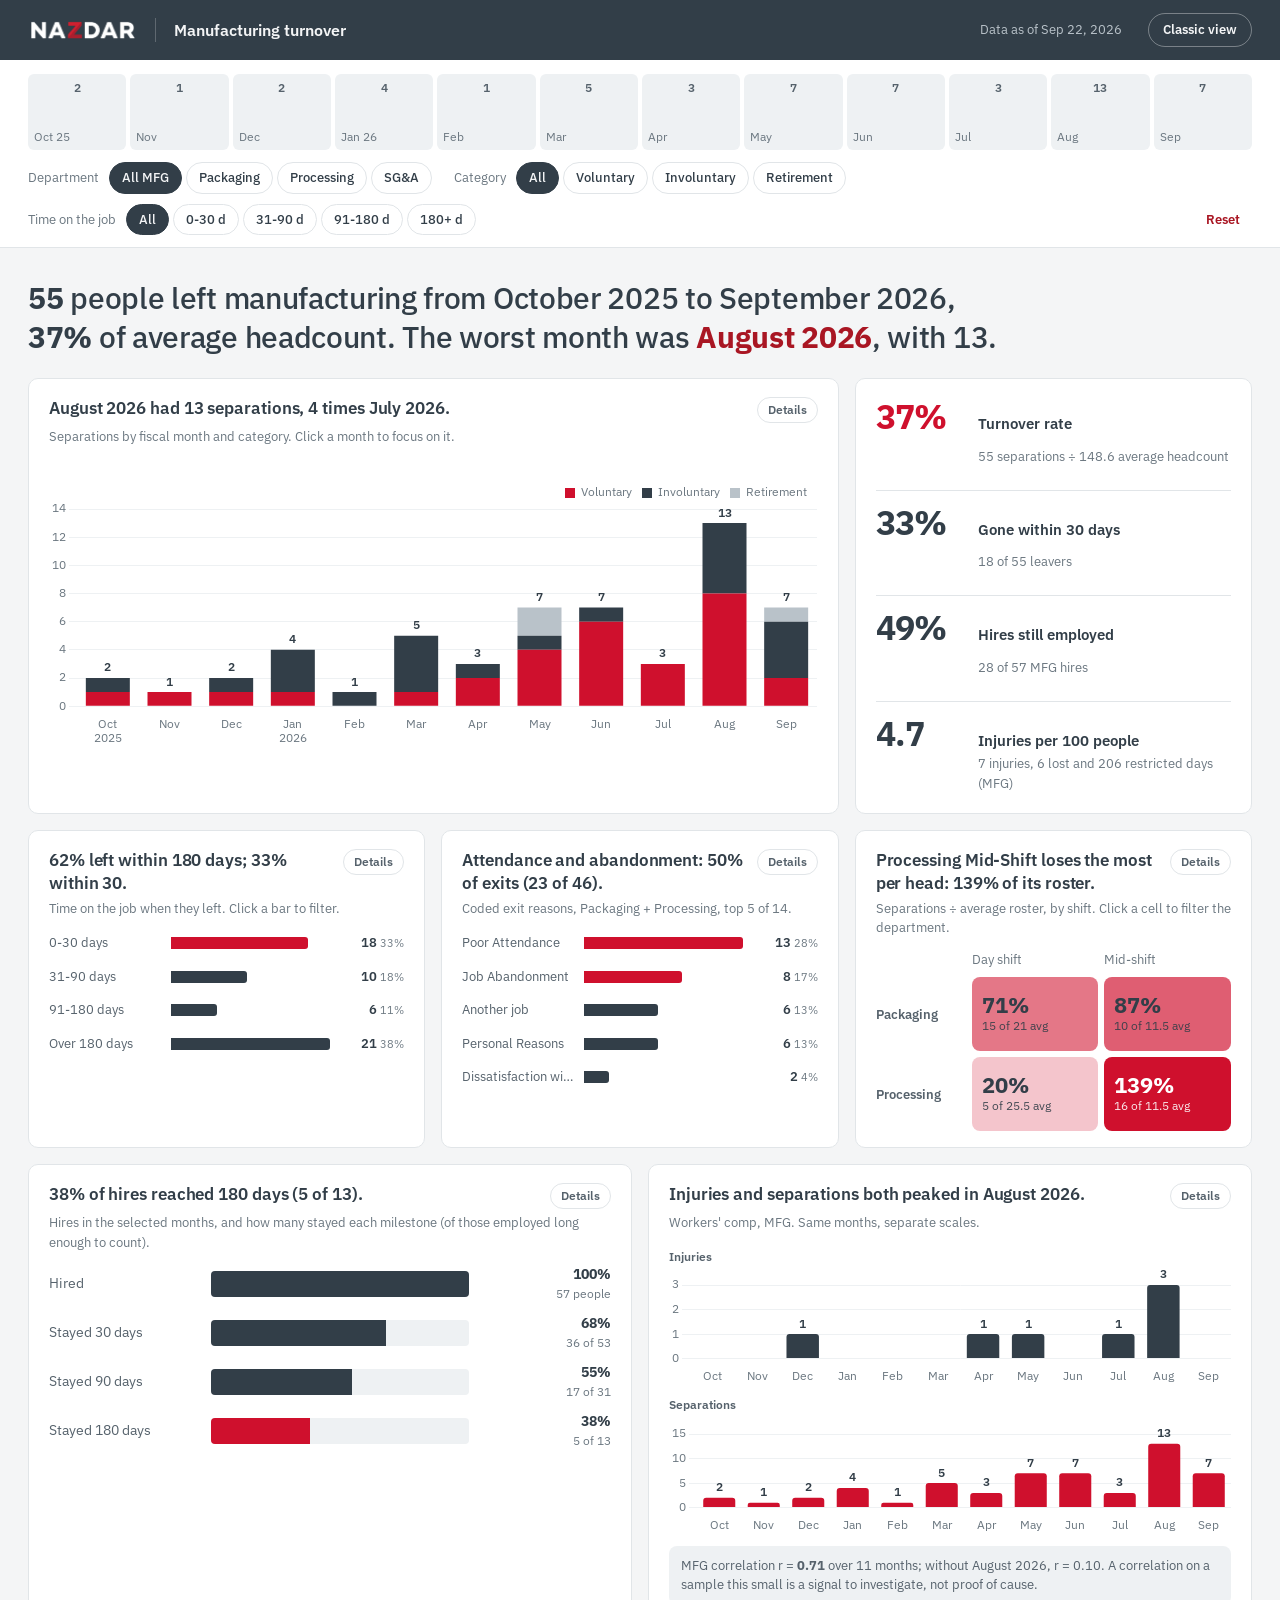
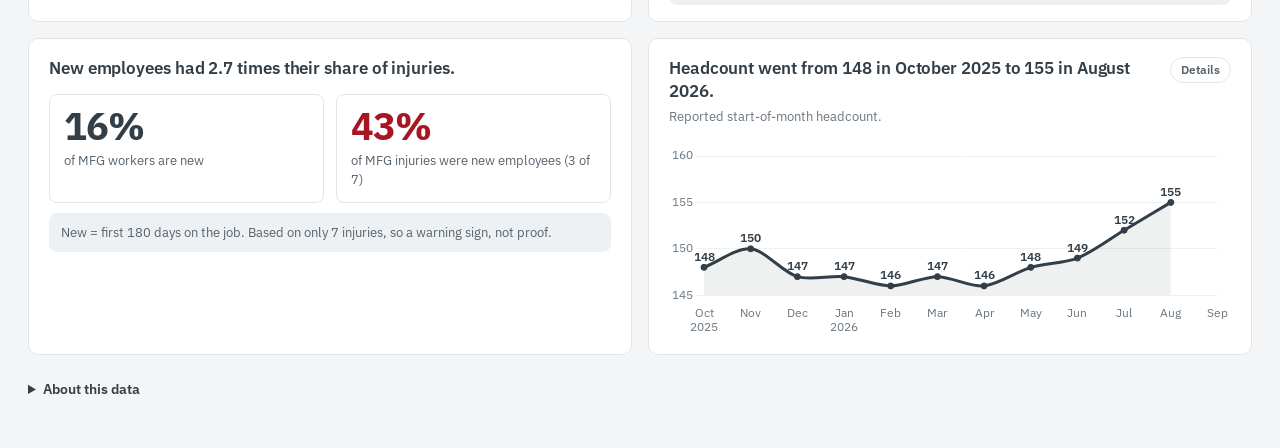
==== concept/index.html @ b6092fca "Explain 53 vs 55 on the retention tab; split long-service injuries Anissa read '18 of 55' (leavers) " ====
<!DOCTYPE html>
<html lang="en">
<head>
<meta charset="utf-8">
<meta name="viewport" content="width=device-width, initial-scale=1">
<title>Manufacturing turnover briefing (concept)</title>
<link rel="icon" href="data:image/svg+xml,%3Csvg xmlns=%27http://www.w3.org/2000/svg%27 viewBox=%270 0 16 16%27%3E%3Crect width=%2716%27 height=%2716%27 fill=%27%23CF102D%27/%3E%3C/svg%3E">
<link rel="preconnect" href="https://fonts.googleapis.com">
<link rel="preconnect" href="https://fonts.gstatic.com" crossorigin>
<link rel="stylesheet" href="https://fonts.googleapis.com/css2?family=IBM+Plex+Sans:wght@400;500;600;700&display=swap">
<link rel="stylesheet" href="concept.css?v=d200196">
</head>
<body>
<header class="topbar">
  <div class="wrap topbar-in">
    <img class="logo" src="nazdar-reversed.png" alt="Nazdar" width="1790" height="330">
    <span class="topbar-title">Manufacturing turnover</span>
    <span class="topbar-meta" id="asof"></span>
    <a class="view-switch" id="to-classic" href="../">Classic view</a>
  </div>
</header>

<section class="controls" aria-label="Filters">
  <div class="wrap">
    <div class="timeline" id="timeline" role="group" aria-label="Months: click one, or drag across several"></div>
    <div class="pillrows">
      <div class="pillrow" id="p-dept" role="group" aria-label="Department"></div>
      <div class="pillrow" id="p-cat" role="group" aria-label="Category"></div>
      <div class="pillrow" id="p-tenure" role="group" aria-label="Time on the job at exit"></div>
      <button type="button" class="reset" id="reset">Reset</button>
    </div>
  </div>
</section>

<main class="wrap">
  <p class="lede" id="lede" aria-live="polite"></p>

  <div class="grid">
    <article class="tile span-8" id="t-month">
      <header><h2 id="t-month-h"></h2><button type="button" class="more" data-detail="month">Details</button></header>
      <p class="hint">Separations by fiscal month and category. Click a month to focus on it.</p>
      <div class="plot tall"><canvas id="c-month"></canvas></div>
    </article>

    <article class="tile span-4 stats" id="t-stats" aria-label="Key figures"></article>

    <article class="tile span-4" id="t-tenure">
      <header><h2 id="t-tenure-h"></h2><button type="button" class="more" data-detail="tenure">Details</button></header>
      <p class="hint">Time on the job when they left. Click a bar to filter.</p>
      <div class="bars" id="b-tenure"></div>
    </article>

    <article class="tile span-4" id="t-reasons">
      <header><h2 id="t-reasons-h"></h2><button type="button" class="more" data-detail="reasons">Details</button></header>
      <p class="hint" id="t-reasons-hint"></p>
      <div class="bars" id="b-reasons"></div>
    </article>

    <article class="tile span-4" id="t-shift">
      <header><h2 id="t-shift-h"></h2><button type="button" class="more" data-detail="shift">Details</button></header>
      <p class="hint">Separations ÷ average roster, by shift. Click a cell to filter the department.</p>
      <div class="heat" id="h-shift"></div>
    </article>

    <article class="tile span-6" id="t-retention">
      <header><h2 id="t-retention-h"></h2><button type="button" class="more" data-detail="retention">Details</button></header>
      <p class="hint">Hires in the selected months, and how many stayed each milestone (of those employed long enough to count).</p>
      <div class="funnel" id="f-retention"></div>
    </article>

    <article class="tile span-6" id="t-injury">
      <header><h2 id="t-injury-h"></h2><button type="button" class="more" data-detail="injury">Details</button></header>
      <p class="hint" id="t-injury-hint"></p>
      <div class="twin">
        <div><span class="twin-l">Injuries</span><div class="plot short"><canvas id="c-inj"></canvas></div></div>
        <div><span class="twin-l">Separations</span><div class="plot short"><canvas id="c-sep"></canvas></div></div>
      </div>
      <p class="note" id="t-injury-r"></p>
    </article>

    <article class="tile span-6" id="t-newinj">
      <header><h2 id="t-newinj-h"></h2></header>
      <div class="vs" id="t-newinj-vs"></div>
      <p class="note" id="t-newinj-n"></p>
    </article>

    <article class="tile span-6" id="t-bridge">
      <header><h2 id="t-bridge-h"></h2><button type="button" class="more" data-detail="bridge">Details</button></header>
      <p class="hint">Reported start-of-month headcount.</p>
      <div class="plot mid"><canvas id="c-hc"></canvas></div>
    </article>
  </div>

  <details class="about">
    <summary>About this data</summary>
    <p id="about-basis"></p>
    <ul id="about-notes"></ul>
  </details>
</main>

<div class="scrim" id="scrim" hidden></div>
<aside class="drawer" id="drawer" aria-hidden="true" aria-labelledby="drawer-h" role="dialog">
  <header><h2 id="drawer-h"></h2><button type="button" class="close" id="drawer-close" aria-label="Close details">Close</button></header>
  <div id="drawer-body"></div>
</aside>

<script>window.TURNOVER_NO_UI = true;</script>
<script src="../vendor/chart.umd.js"></script>
<script src="../data/data.js?v=d200196"></script>
<script src="../app.js?v=d200196"></script>
<script src="concept.js?v=d200196"></script>
</body>
</html>
---- concept/concept.css ----
/* Concept: a one-screen briefing. Keeps Nazdar's colors and approved logo; layout, type and controls are new.
   Radius system: 10px tiles, 999px pills and buttons, nothing else rounded. */
:root {
  --red: #CF102D;        /* Nazdar Red: the one accent. 5.58:1 on white */
  --red-dark: #A91623;   /* Nazdar Dark Red: red text. 7.43:1 on white */
  --ink: #323E48;        /* Nazdar Dark Gray: text and the top bar. 10.95:1 on white */
  --ink-2: #56626C;      /* secondary text. 6.3:1 on white */
  --muted: #6B7780;      /* hints and axis text. 4.7:1 on white */
  --line: #E1E5E8;
  --faint: #EEF1F3;
  --bg: #F4F5F6;         /* page, a cool near-white */
  --panel: #FFFFFF;
  --on-ink: #F4F5F6;     /* text on the top bar. 10.2:1 */
  --on-ink-2: #B9C2C9;   /* secondary text on the top bar. 6.6:1 */
  --radius: 10px;
}
* { box-sizing: border-box; }
html { -webkit-text-size-adjust: 100%; }
body { margin: 0; background: var(--bg); color: var(--ink); font-family: "IBM Plex Sans", Arial, Helvetica, sans-serif; font-size: 15px; line-height: 1.5; font-variant-numeric: tabular-nums; }
.wrap { max-width: 1360px; margin: 0 auto; padding: 0 28px; }
button { font: inherit; color: inherit; }
:focus-visible { outline: 2px solid var(--red-dark); outline-offset: 2px; }

/* Top bar */
.topbar { background: var(--ink); color: var(--on-ink); }
.topbar-in { display: flex; align-items: center; gap: 18px; height: 60px; }
.logo { height: 20px; width: auto; }
.topbar-title { padding-left: 18px; border-left: 1px solid rgba(255, 255, 255, .22); font-weight: 600; font-size: 16px; }
.topbar-meta { margin-left: auto; color: var(--on-ink-2); font-size: 13px; }

/* Controls: month timeline + pill rows. Sticky so filters stay in reach. */
.controls { position: sticky; top: 0; z-index: 20; background: var(--panel); border-bottom: 1px solid var(--line); padding: 14px 0 12px; }
.timeline { display: grid; grid-template-columns: repeat(12, 1fr); gap: 4px; user-select: none; touch-action: none; }
.tl-cell { position: relative; display: flex; flex-direction: column; justify-content: flex-end; height: 76px; padding: 24px 6px 4px; border: 0; border-radius: 6px; background: var(--faint); cursor: pointer; transition: background-color .15s ease; }
.tl-cell:hover { background: #E4E8EB; }
/* bar height is a share of whatever space the cell has, so it scales on phones too */
.tl-plot { flex: 1; display: flex; align-items: flex-end; min-height: 0; }
.tl-cell .tl-bar { width: 100%; min-height: 3px; background: #AEB8C0; border-radius: 3px 3px 0 0; transition: height .35s cubic-bezier(.2, .7, .2, 1), background-color .15s ease; }
.tl-cell .tl-n { position: absolute; top: 5px; left: 0; right: 0; text-align: center; font-size: 12px; font-weight: 600; color: var(--ink-2); }
.tl-cell .tl-m { margin-top: 4px; font-size: 12px; color: var(--muted); text-align: center; white-space: nowrap; }
/* Red only marks a chosen subset; with every month selected the strip stays neutral. */
.timeline:not(.all) .tl-cell[aria-pressed="true"] { background: #FBE7EA; }
.timeline:not(.all) .tl-cell[aria-pressed="true"] .tl-bar { background: var(--red); }
.timeline.all .tl-bar { background: var(--ink); }
.timeline:not(.all) .tl-cell[aria-pressed="true"] .tl-n, .timeline:not(.all) .tl-cell[aria-pressed="true"] .tl-m { color: var(--red-dark); }
.pillrows { display: flex; flex-wrap: wrap; align-items: center; gap: 10px 22px; margin-top: 12px; }
.pillrow { display: flex; flex-wrap: wrap; align-items: center; gap: 4px; }
.pillrow .pl { margin-right: 6px; font-size: 13px; color: var(--muted); }
.pill { padding: 5px 12px; border: 1px solid var(--line); border-radius: 999px; background: var(--panel); font-size: 13px; font-weight: 500; cursor: pointer; transition: background-color .15s ease, border-color .15s ease, color .15s ease; }
.pill:hover { border-color: #C3CAD0; }
.pill[aria-pressed="true"] { background: var(--ink); border-color: var(--ink); color: var(--on-ink); }
.reset { margin-left: auto; padding: 5px 12px; border: 0; border-radius: 999px; background: none; color: var(--red-dark); font-size: 13px; font-weight: 600; cursor: pointer; }
.reset:hover { background: #FBE7EA; }

/* Lede: the whole selection in one sentence */
.lede { max-width: 980px; margin: 30px 0 22px; font-size: clamp(22px, 2.4vw, 30px); line-height: 1.3; font-weight: 500; letter-spacing: -.01em; }
.lede strong { font-weight: 700; }
.lede .hl { color: var(--red-dark); font-weight: 700; }

/* Tile grid */
.grid { display: grid; grid-template-columns: repeat(12, 1fr); gap: 16px; }
.span-4 { grid-column: span 4; } .span-6 { grid-column: span 6; } .span-8 { grid-column: span 8; } .span-12 { grid-column: span 12; }
.tile { min-width: 0; padding: 18px 20px 16px; background: var(--panel); border: 1px solid var(--line); border-radius: var(--radius); }
.tile > header { display: flex; align-items: flex-start; gap: 12px; }
.tile h2 { flex: 1; margin: 0; font-size: 17px; font-weight: 600; line-height: 1.35; letter-spacing: -.005em; }
.more { flex: none; padding: 3px 10px; border: 1px solid var(--line); border-radius: 999px; background: var(--panel); color: var(--ink-2); font-size: 12px; font-weight: 600; cursor: pointer; }
.more:hover { border-color: var(--ink-2); color: var(--ink); }
.hint { margin: 4px 0 12px; color: var(--muted); font-size: 13px; }
.note { margin: 10px 0 0; padding: 10px 12px; border-radius: 8px; background: var(--faint); color: var(--ink-2); font-size: 13px; }
.plot { position: relative; height: 240px; }
.plot.tall { height: 290px; } .plot.mid { height: 200px; } .plot.short { height: 120px; }

/* Key figures */
.stats { display: grid; grid-template-rows: repeat(4, 1fr); padding: 6px 20px; }
.stat { display: grid; grid-template-columns: auto 1fr; align-items: baseline; gap: 2px 14px; padding: 14px 0; border-bottom: 1px solid var(--line); }
.stat:last-child { border-bottom: 0; }
.stat .v { grid-row: span 2; font-size: 34px; font-weight: 700; letter-spacing: -.02em; line-height: 1; min-width: 88px; }
.stat .l { font-weight: 600; }
.stat .s { color: var(--muted); font-size: 13px; }
.stat.lead .v { color: var(--red); }

/* New employees against injuries */
.vs { display: grid; grid-template-columns: 1fr 1fr; gap: 12px; margin-top: 14px; }
.vs div { padding: 12px 14px; border: 1px solid var(--line); border-radius: 8px; }
.vs b { display: block; font-size: 38px; line-height: 1; letter-spacing: -.02em; }
.vs span { display: block; margin-top: 6px; color: var(--ink-2); font-size: 13px; }
.vs .hot b { color: var(--red-dark); }

/* Horizontal bars (tenure, reasons) */
.bars { display: grid; gap: 8px; }
.bar { display: grid; grid-template-columns: 112px 1fr 64px; align-items: center; gap: 10px; padding: 3px 0; border: 0; background: none; text-align: left; font-size: 13px; }
button.bar { cursor: pointer; border-radius: 6px; }
button.bar:hover { background: var(--faint); }
button.bar[aria-pressed="true"] .bar-l { color: var(--red-dark); font-weight: 700; }
.bar-l { color: var(--ink-2); overflow: hidden; text-overflow: ellipsis; white-space: nowrap; }
.bar-t { display: block; height: 12px; }
.bar-f { display: block; height: 100%; border-radius: 0 3px 3px 0; background: var(--ink); transform-origin: left; animation: grow .5s cubic-bezier(.2, .7, .2, 1) both; }
.bar-f.hot { background: var(--red); }
.bar-v { text-align: right; font-weight: 600; }
.bar-v small { color: var(--muted); font-weight: 400; }

/* Shift heat grid */
.heat { display: grid; grid-template-columns: 90px 1fr 1fr; gap: 6px; font-size: 13px; }
.heat .hh { color: var(--muted); align-self: end; padding-bottom: 2px; }
.heat .hr { color: var(--ink-2); align-self: center; font-weight: 600; }
.cell { display: flex; flex-direction: column; justify-content: center; min-height: 74px; padding: 8px 10px; border: 0; border-radius: 8px; text-align: left; cursor: pointer; transition: transform .15s ease; }
.cell:hover { transform: translateY(-1px); }
.cell b { font-size: 22px; line-height: 1.1; }
.cell span { font-size: 12px; opacity: .9; }
.cell[aria-pressed="true"] { outline: 2px solid var(--ink); outline-offset: 2px; }
.empty { padding: 18px; border-radius: 8px; background: var(--faint); color: var(--ink-2); }

/* Retention funnel */
.funnel { display: grid; gap: 10px; }
.step { display: grid; grid-template-columns: 150px 1fr 130px; align-items: center; gap: 12px; font-size: 14px; }
.step-l { color: var(--ink-2); }
.step-t { display: block; height: 26px; background: var(--faint); border-radius: 4px; overflow: hidden; }
.step-f { display: block; height: 100%; background: var(--ink); transform-origin: left; animation: grow .6s cubic-bezier(.2, .7, .2, 1) both; }
.step:last-child .step-f { background: var(--red); }
.step-v { text-align: right; font-weight: 700; }
.step-v small { display: block; color: var(--muted); font-weight: 400; font-size: 12px; }

/* Injuries twin charts */
.twin { display: grid; grid-template-rows: auto auto; gap: 6px; }
.twin-l { font-size: 12px; font-weight: 600; color: var(--ink-2); }

/* About */
.about { margin: 24px 0 48px; color: var(--ink-2); font-size: 14px; }
.about summary { cursor: pointer; font-weight: 600; color: var(--ink); }
.about ul { padding-left: 20px; }

/* Details drawer */
.scrim { position: fixed; inset: 0; z-index: 40; background: rgba(50, 62, 72, .35); }
.drawer { position: fixed; top: 0; right: 0; bottom: 0; z-index: 50; width: min(640px, 100%); padding: 20px 24px 32px; overflow-y: auto; background: var(--panel); box-shadow: -18px 0 40px rgba(50, 62, 72, .18); transform: translateX(100%); visibility: hidden; transition: transform .28s cubic-bezier(.2, .7, .2, 1), visibility 0s .28s; }
.drawer.open { transform: none; visibility: visible; transition: transform .28s cubic-bezier(.2, .7, .2, 1), visibility 0s; }
.drawer > header { display: flex; align-items: flex-start; gap: 12px; margin-bottom: 12px; }
.drawer h2 { flex: 1; margin: 0; font-size: 19px; }
.close { padding: 5px 12px; border: 1px solid var(--line); border-radius: 999px; background: var(--panel); font-size: 13px; font-weight: 600; cursor: pointer; }
.drawer p { color: var(--ink-2); font-size: 13px; }
table { width: 100%; border-collapse: collapse; font-size: 13px; }
th, td { padding: 8px 8px; border-bottom: 1px solid var(--line); text-align: right; white-space: nowrap; }
th:first-child, td:first-child { text-align: left; }
thead th { color: var(--muted); font-weight: 600; font-size: 12px; }
tbody tr.total td { font-weight: 700; border-top: 2px solid var(--ink); }
.na { color: var(--muted); border-bottom: 1px dotted var(--muted); cursor: help; }

/* Entrance: tiles slide up in sequence. Slide only, never fade, so a paused page never hides content. */
@keyframes rise { from { transform: translateY(16px); } to { transform: none; } }
@keyframes grow { from { transform: scaleX(0); } to { transform: scaleX(1); } }
.tile { animation: rise .5s cubic-bezier(.2, .7, .2, 1) both; }
.tile:nth-child(2) { animation-delay: .05s; } .tile:nth-child(3) { animation-delay: .1s; } .tile:nth-child(4) { animation-delay: .15s; }
.tile:nth-child(5) { animation-delay: .2s; } .tile:nth-child(6) { animation-delay: .25s; } .tile:nth-child(7) { animation-delay: .3s; } .tile:nth-child(8) { animation-delay: .35s; }

@media (max-width: 1100px) {
  .span-4 { grid-column: span 6; } .span-8 { grid-column: span 12; }
  #t-stats { grid-column: span 12; grid-template-rows: none; grid-template-columns: repeat(2, 1fr); column-gap: 24px; }
  #t-stats .stat:nth-last-child(2) { border-bottom: 0; }
}
@media (max-width: 720px) {
  .wrap { padding: 0 16px; }
  .topbar-title { display: none; }
  .span-4, .span-6, .span-8, .span-12 { grid-column: span 12; }
  #t-stats { grid-template-columns: 1fr; }
  .timeline { grid-template-columns: repeat(6, 1fr); }
  .tl-cell { height: 66px; padding-top: 22px; }
  .controls { position: static; }
  .step { grid-template-columns: 110px 1fr 90px; }
  .bar { grid-template-columns: 96px 1fr 56px; }
}
@media (prefers-reduced-motion: reduce) { *, *::before, *::after { animation: none !important; transition: none !important; } }
@media print { .controls, .more, .reset { display: none; } .tile { break-inside: avoid; } body { background: #fff; } }

/* Link back to the classic dashboard, same filters */
.view-switch { margin-left: 8px; padding: 6px 14px; border: 1px solid rgba(255, 255, 255, .35); border-radius: 999px; color: var(--on-ink); font-size: 13px; font-weight: 600; text-decoration: none; }
.view-switch:hover { background: rgba(255, 255, 255, .12); }
@media (max-width: 720px) { .topbar-meta { display: none; } .view-switch { margin-left: auto; } }
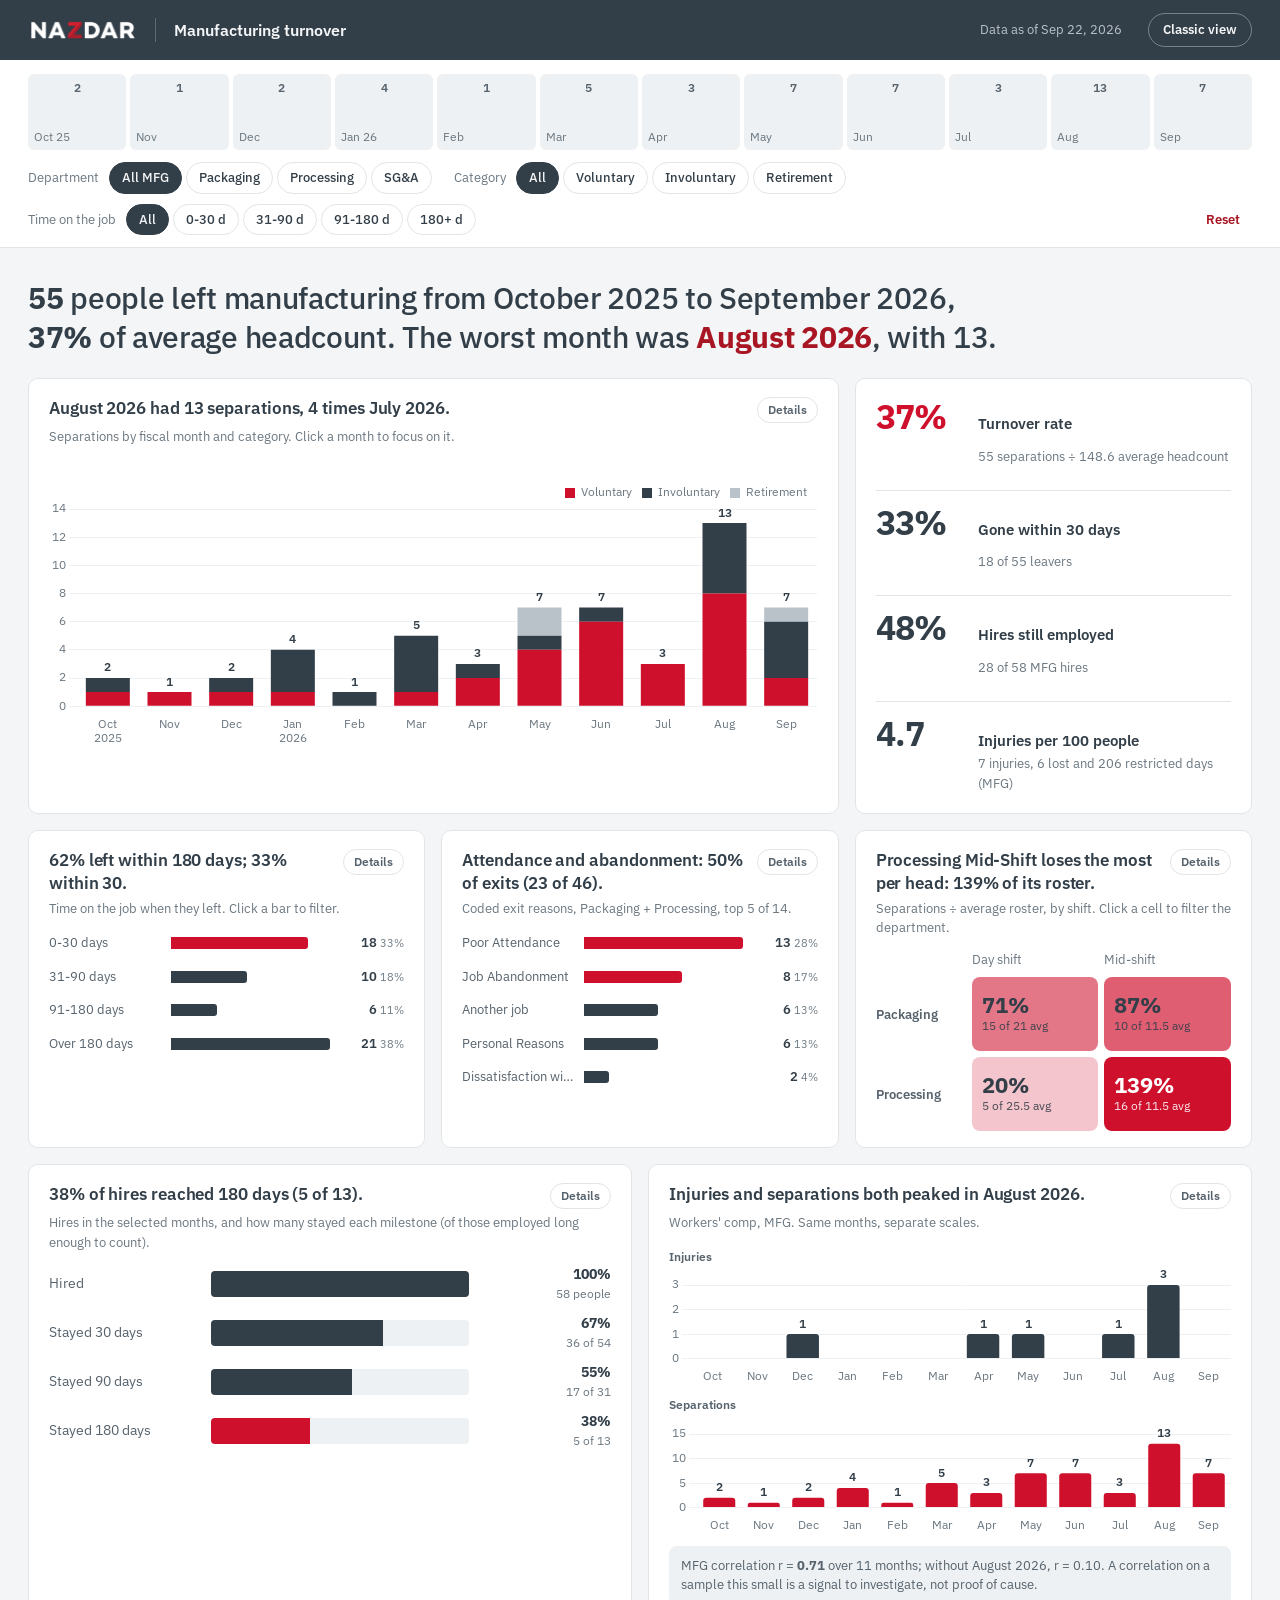
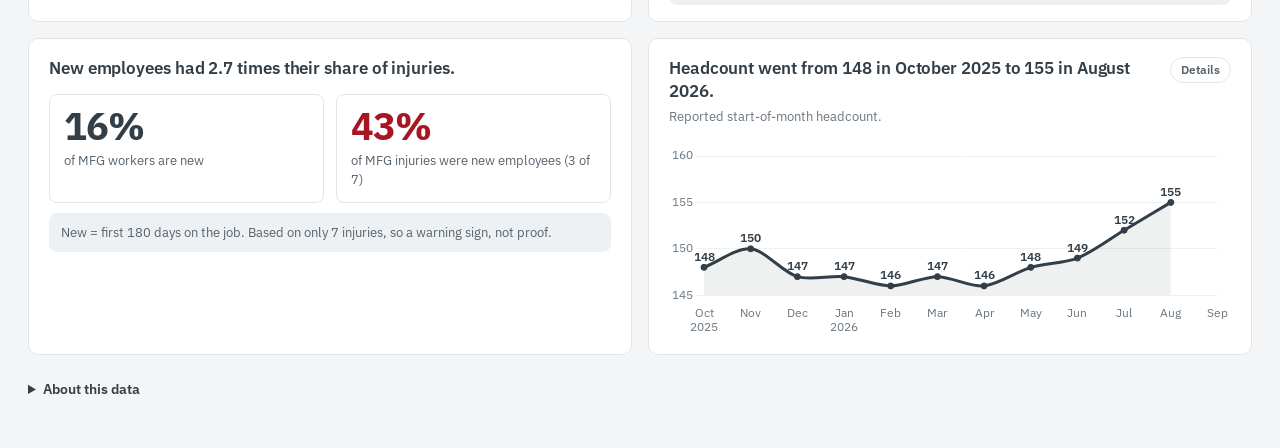
==== commit a9df8b8a: "Add Cyril Del Cruise as a hire (in Terms, missing from Hires) Hired Aug 17, left Aug 18, Packaging. " ====
--- a/concept/index.html
+++ b/concept/index.html
@@ -8,7 +8,7 @@
 <link rel="preconnect" href="https://fonts.googleapis.com">
 <link rel="preconnect" href="https://fonts.gstatic.com" crossorigin>
 <link rel="stylesheet" href="https://fonts.googleapis.com/css2?family=IBM+Plex+Sans:wght@400;500;600;700&display=swap">
-<link rel="stylesheet" href="concept.css?v=d200196">
+<link rel="stylesheet" href="concept.css?v=9133bd2">
 </head>
 <body>
 <header class="topbar">
@@ -106,8 +106,8 @@
 
 <script>window.TURNOVER_NO_UI = true;</script>
 <script src="../vendor/chart.umd.js"></script>
-<script src="../data/data.js?v=d200196"></script>
-<script src="../app.js?v=d200196"></script>
-<script src="concept.js?v=d200196"></script>
+<script src="../data/data.js?v=9133bd2"></script>
+<script src="../app.js?v=9133bd2"></script>
+<script src="concept.js?v=9133bd2"></script>
 </body>
 </html>
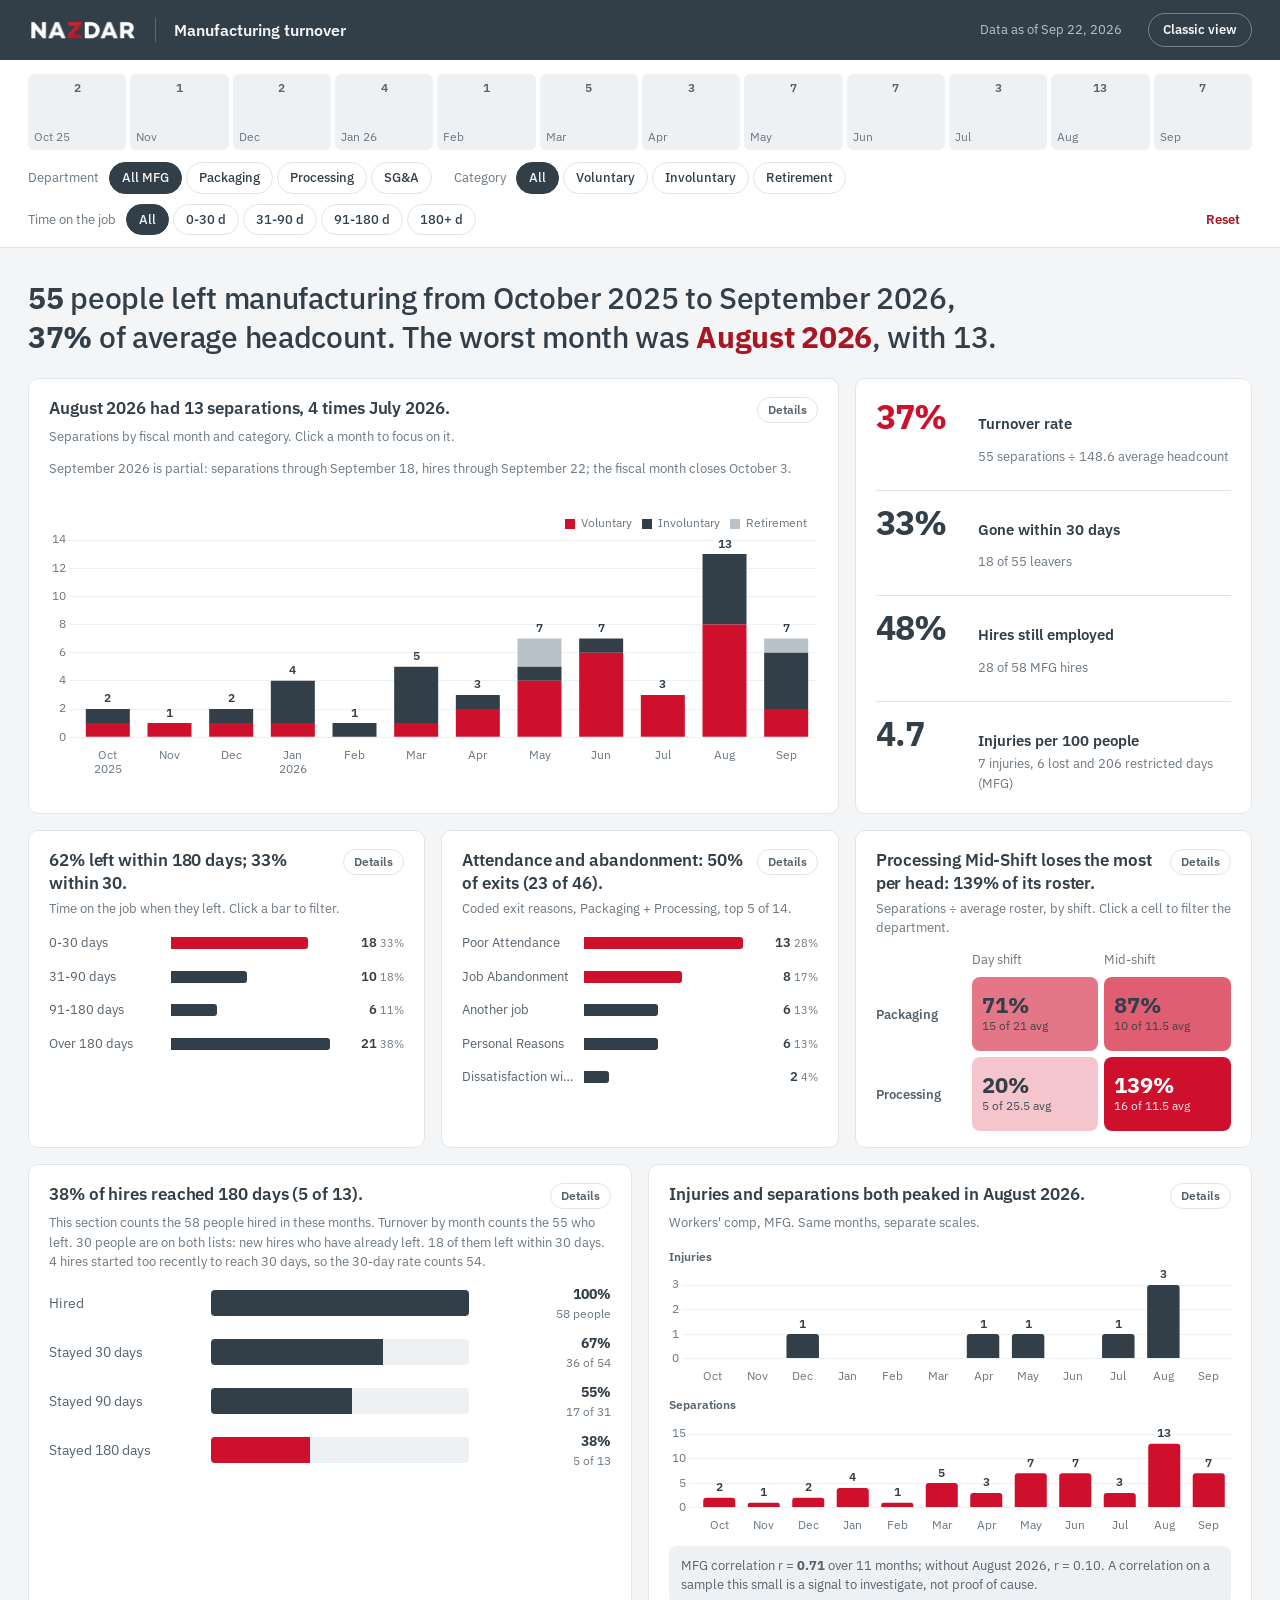
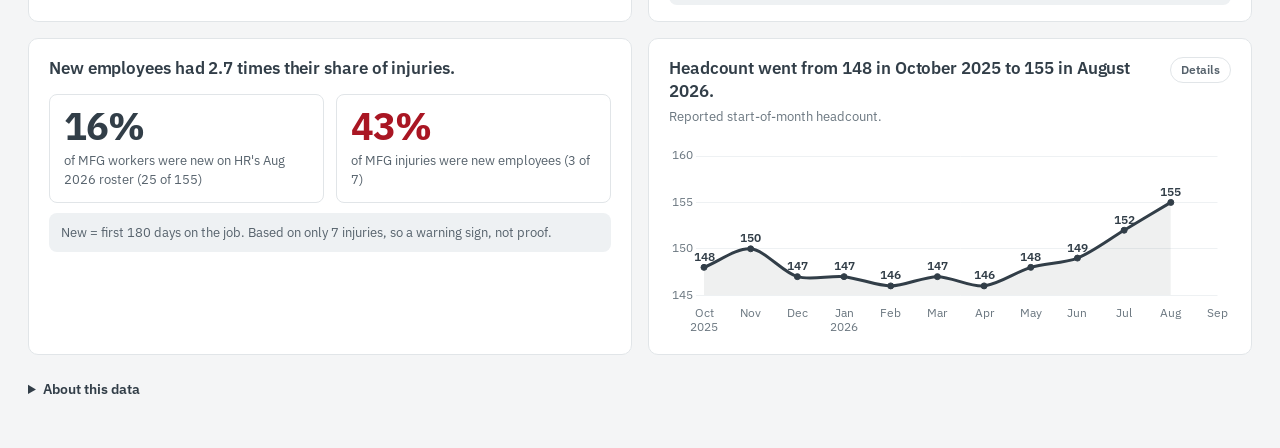
==== commit c52467e7: "Pre-release corrections for the CEO package Basis now reads Nazdar US manufacturing (the 55 include " ====
--- a/concept/index.html
+++ b/concept/index.html
@@ -8,7 +8,7 @@
 <link rel="preconnect" href="https://fonts.googleapis.com">
 <link rel="preconnect" href="https://fonts.gstatic.com" crossorigin>
 <link rel="stylesheet" href="https://fonts.googleapis.com/css2?family=IBM+Plex+Sans:wght@400;500;600;700&display=swap">
-<link rel="stylesheet" href="concept.css?v=9133bd2">
+<link rel="stylesheet" href="concept.css?v=06c00a3">
 </head>
 <body>
 <header class="topbar">
@@ -39,6 +39,7 @@
     <article class="tile span-8" id="t-month">
       <header><h2 id="t-month-h"></h2><button type="button" class="more" data-detail="month">Details</button></header>
       <p class="hint">Separations by fiscal month and category. Click a month to focus on it.</p>
+      <p class="hint" id="t-month-partial"></p>
       <div class="plot tall"><canvas id="c-month"></canvas></div>
     </article>
 
@@ -64,7 +65,7 @@
 
     <article class="tile span-6" id="t-retention">
       <header><h2 id="t-retention-h"></h2><button type="button" class="more" data-detail="retention">Details</button></header>
-      <p class="hint">Hires in the selected months, and how many stayed each milestone (of those employed long enough to count).</p>
+      <p class="hint" id="t-retention-hint">Hires in the selected months, and how many stayed each milestone (of those employed long enough to count).</p>
       <div class="funnel" id="f-retention"></div>
     </article>
 
@@ -106,8 +107,8 @@
 
 <script>window.TURNOVER_NO_UI = true;</script>
 <script src="../vendor/chart.umd.js"></script>
-<script src="../data/data.js?v=9133bd2"></script>
-<script src="../app.js?v=9133bd2"></script>
-<script src="concept.js?v=9133bd2"></script>
+<script src="../data/data.js?v=06c00a3"></script>
+<script src="../app.js?v=06c00a3"></script>
+<script src="concept.js?v=06c00a3"></script>
 </body>
 </html>
